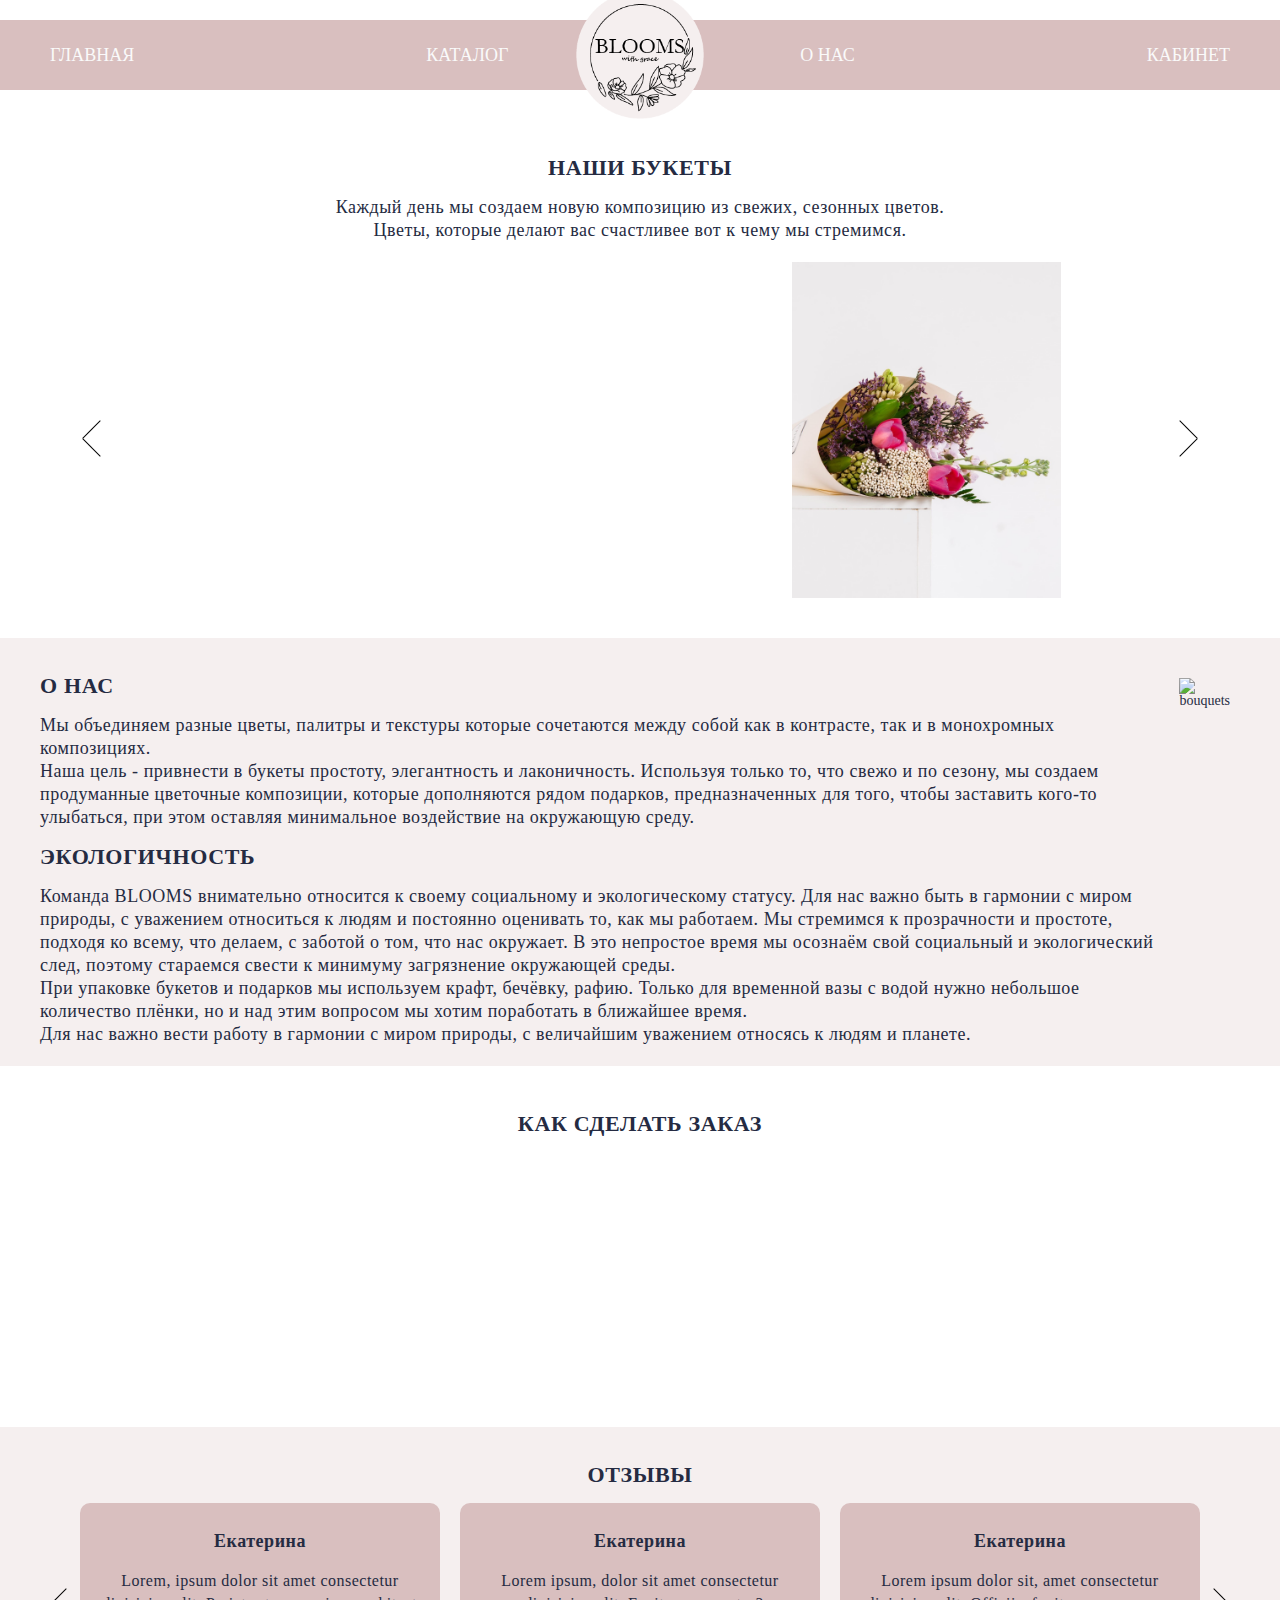
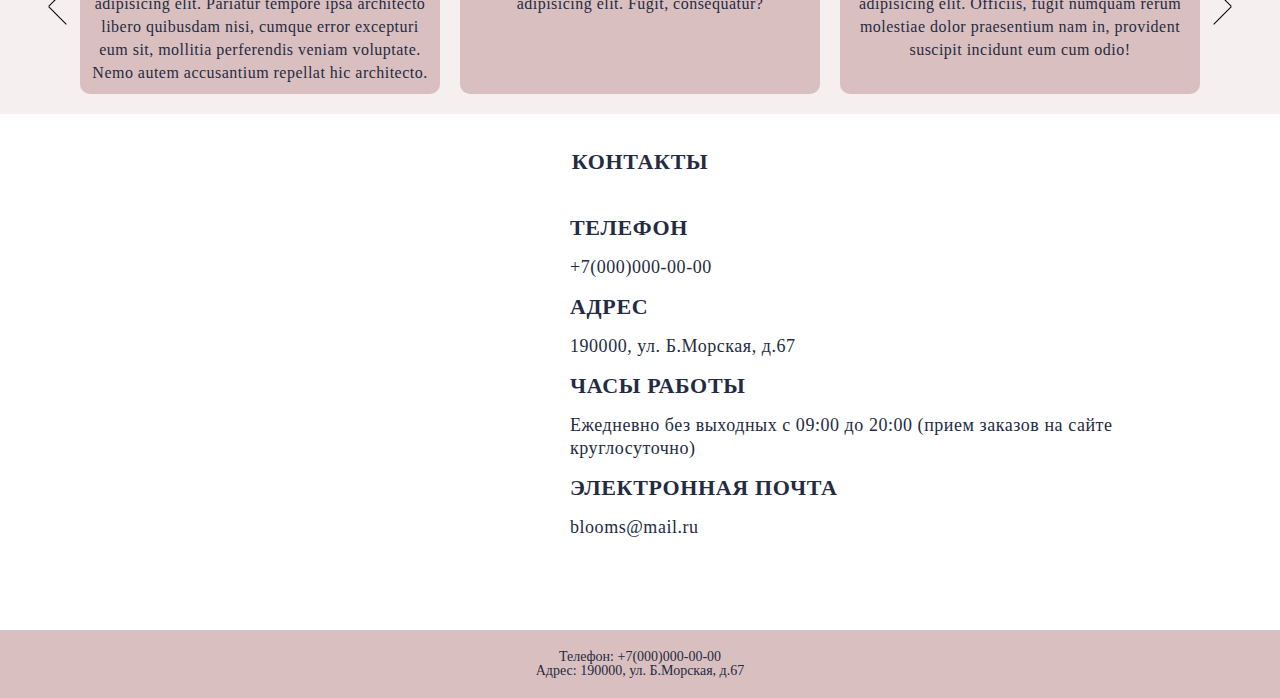
==== index.html @ 7bc91da7 "init: project loading" ====
<!DOCTYPE html>
<html lang="en">

<head>
    <meta charset="UTF-8">
    <meta name="viewport" content="width=device-width, initial-scale=1.0">
    <title>Blooms</title>
    <link rel="stylesheet" href="styles/normalize.css">
    <link rel="stylesheet" href="styles/style.css">
    <link rel="stylesheet" href="styles/header.css">
    <link rel="stylesheet" href="styles/footer.css">
    <link rel="stylesheet" href="styles/index/aboutUs.css">
    <link rel="stylesheet" href="styles/index/bouquets.css">
    <link rel="stylesheet" href="styles/index/contacts.css">
    <link rel="stylesheet" href="styles/index/howMakeOrder.css">
    <link rel="stylesheet" href="styles/index/reviews.css">
    <link rel="stylesheet" href="styles/index/arrow.css">

</head>

<body>
    <div class="wrapper">

        <header class="header">
            <div class="header__container _container">
                <div class="header__menu menu">
                    <div class="menu__icon">
                        <span></span>
                    </div>
                    <nav class="menu__body">
                        <ul class="menu__list">
                            <li class="menu__item">
                                <a href="index.html" class="menu__link">Главная</a>
                            </li>
                            <li class="menu__item">
                                <a href="catalog.html" class="menu__link">Каталог</a>
                            </li>
                            <li class="menu__logo">
                                <a href="menu__link">
                                    <img src="image/logo.png" alt="BLOOMS">
                                </a>
                            </li>
                            <li class="menu__item">
                                <a href="" class="menu__link">О нас</a>
                                <span class="menu__arrow"></span>
                                <ul class="menu__sub-list">
                                    <li class="menu__sub-item">
                                        <a href="index.html#aboutUs" class="menu__sub-link" data-goto="#aboutUs">О компании</a>
                                    </li>
                                    <li class="menu__sub-item">
                                        <a href="index.html#reviews" class="menu__sub-link" data-goto="#reviews">Отзывы</a>
                                    </li>
                                    <li class="menu__sub-item">
                                        <a href="index.html#contacts" class="menu__sub-link" data-goto="#contacts">Контакты</a>
                                    </li>
                                </ul>
                            </li>
                            <li class="menu__item">
                                <a href="#" class="menu__link">Кабинет</a>
                            </li>
                        </ul>
                    </nav>
                </div>
            </div>
        </header>

        <section class="bouquets">
            <div class="bouquets__container _container">
                <h2 class="bouquets__title title">НАШИ БУКЕТЫ</h2>
                <p class="bouquets__text text">Каждый день мы создаем новую композицию из свежих, сезонных цветов.
                    <br>
                    Цветы, которые делают вас счастливее вот к чему мы стремимся.
                </p>
                <div class="bouquets__slider slider">
                    <div class="slider__prev prev">
                        <span></span>
                    </div>
                    <div class="slider__photos">
                        <div class="slider__photo"><img id="photo-1" src="photo/1.JPG" alt=""></div>
                        <div class="slider__photo"><img id="photo-2" src="photo/2.JPG" alt=""></div>
                        <div class="slider__photo"><img id="photo-3" src="photo/3.JPG" alt=""></div>
                    </div>

                    <div class="slider__next next">
                        <span></span>
                    </div>
                </div>
            </div>
        </section>

        <section class="aboutUs" id="aboutUs">
            <div class="aboutUs__container _container">
                <div class="aboutUs__body">
                    <h2 class="aboutUs__title title">О НАС</h2>
                    <p class="aboutUs__text text">Мы объединяем разные цветы, палитры и текстуры которые сочетаются
                        между
                        собой как в контрасте, так и в монохромных композициях.
                        <br>
                        Наша цель - привнести в букеты простоту, элегантность и лаконичность. Используя только то, что
                        свежо
                        и по сезону, мы создаем продуманные цветочные композиции, которые дополняются рядом подарков,
                        предназначенных для того, чтобы заставить кого-то улыбаться, при этом оставляя минимальное
                        воздействие на окружающую среду.
                    </p>
                    <h2 class="aboutUs__title title">ЭКОЛОГИЧНОСТЬ</h2>
                    <p class="aboutUs__text text">Команда BLOOMS внимательно относится к своему социальному и
                        экологическому
                        статусу. Для нас важно быть в гармонии с миром природы, с уважением относиться к людям и
                        постоянно
                        оценивать то, как мы работаем. Мы стремимся к прозрачности и простоте, подходя ко всему, что
                        делаем,
                        с заботой о том, что нас окружает. В это непростое время мы осознаём свой социальный и
                        экологический
                        след, поэтому стараемся свести к минимуму загрязнение окружающей среды.
                        <br>
                        При упаковке букетов и подарков мы используем крафт, бечёвку, рафию. Только для временной вазы с
                        водой нужно небольшое количество плёнки, но и над этим вопросом мы хотим поработать в ближайшее
                        время.
                        <br>
                        Для нас важно вести работу в гармонии с миром природы, с величайшим уважением относясь к людям и
                        планете.
                    </p>

                </div>
                <div class="aboutUs__image">
                    <img src="photo/aboutUs.jpg" alt="bouquets">
                </div>
            </div>
        </section>

        <section class="howMakeOrder">
            <div class="howMakeOrder__container _container">
                <h2 class="howMakeOrder__title title">КАК СДЕЛАТЬ ЗАКАЗ</h2>
                <div class="howMakeOrder__items">
                    <div class="howMakeOrder__item anim-items">
                        <img class="howMakeOrder__img" src="image/1.png" alt="шаг 1">
                        <p class="howMakeOrder__text text">Выберите какие цветы вы хотите отправить.</p>
                    </div>
                    <div class="howMakeOrder__item anim-items">
                        <img class="howMakeOrder__img" src="image/2.png" alt="шаг 2">
                        <p class="howMakeOrder__text text">Оформите заказ, и мы отправим вам подтверждение на
                            электронную
                            почту.</p>
                    </div>
                    <div class="howMakeOrder__item anim-items">
                        <img class="howMakeOrder__img" src="image/3.png" alt="шаг 3">
                        <p class="howMakeOrder__text text">Наши флористы бережно подойдут к созданию букета цветов в
                            самом
                            начале дня или накануне.</p>
                    </div>
                    <div class="howMakeOrder__item anim-items">
                        <img class="howMakeOrder__img" src="image/4.png" alt="шаг 4">
                        <p class="howMakeOrder__text text">Один из наших курьеров доставит ваш заказ по указанному
                            адресу.
                        </p>
                    </div>
                    <div class="howMakeOrder__item anim-items">
                        <img class="howMakeOrder__img" src="image/5.png" alt="шаг 5">
                        <p class="howMakeOrder__text text">Наслаждайтесь цветами, если вы заказали их для дома или
                            любовью, которой поделились, если вы заказали
                            для друга.</p>
                    </div>
                </div>
            </div>
        </section>

        <section class="reviews" id="reviews">
            <div class="reviews__container _container">
                <h2 class="reviews__title title">ОТЗЫВЫ</h2>
                <div class="reviews__items">
                    <div class="reviews__prev prev">
                        <span></span>
                    </div>
                    <div class="reviews__item">
                        <h3 class="reviews__name title">Екатерина</h3>
                        <p class="reviews__review text">Lorem, ipsum dolor sit amet consectetur adipisicing elit. Pariatur tempore ipsa architecto libero quibusdam nisi, cumque error excepturi eum sit, mollitia perferendis veniam voluptate. Nemo autem accusantium repellat hic architecto.</p>
                    </div>
                    <div class="reviews__item">
                        <h3 class="reviews__name title">Екатерина</h3>
                        <p class="reviews__review text">Lorem ipsum, dolor sit amet consectetur adipisicing elit. Fugit, consequatur?</p>
                    </div>
                    <div class="reviews__item">
                        <h3 class="reviews__name title">Екатерина</h3>
                        <p class="reviews__review text">Lorem ipsum dolor sit, amet consectetur adipisicing elit. Officiis, fugit numquam rerum molestiae dolor praesentium nam in, provident suscipit incidunt eum cum odio!</p>
                    </div>
                    <div class="reviews__next next">
                        <span></span>
                    </div>
                </div>
            </div>
        </section>

        <section class="contacts" id="contacts">
            <div class="contacts__container _container">
                <h2 class="contacts__title title">КОНТАКТЫ</h2>
                <div class="contacts__body">
                    <div class="contacts__map">
                        <iframe
                            src="https://yandex.ru/map-widget/v1/?lang=ru_RU&amp;scroll=true&amp;um=constructor%3Adf2915e739964d2db27f2e86f44ba90829f0365382b39ec86b13d561bc53bd6a"
                            frameborder="0" allowfullscreen="true" width="500px" height="400px"
                            style="display: block;"></iframe>
                    </div>
                    <div class="contacts__info">
                        <h3 class="contacts__sub-title title">ТЕЛЕФОН</h3>
                        <p class="contacts__text text"> +7(000)000-00-00</p>
                        <h3 class="contacts__sub-title title">АДРЕС</h3>
                        <p class="contacts__text text"> 190000, ул. Б.Морская, д.67</p>
                        <h3 class="contacts__sub-title title">ЧАСЫ РАБОТЫ</h3>
                        <p class="contacts__text text"> Ежедневно без выходных с 09:00 до 20:00 (прием заказов на сайте
                            круглосуточно)</p>
                        <h3 class="contacts__sub-title title">ЭЛЕКТРОННАЯ ПОЧТА</h3>
                        <p class="contacts__text text"> blooms@mail.ru</p>
                    </div>
                </div>
            </div>
        </section>

        <footer class="footer">
            <div class="footer__container _container">
                <p class="footer__text">
                    Телефон: +7(000)000-00-00 <br> Адрес: 190000, ул. Б.Морская, д.67
                </p>
            </div>
        </footer>

        <div class="arrow-body">
            <span class="arrow"></span>
        </div>

    </div>




    <script src="scripts/script.js"></script>
    <script src="scripts/arrow.js"></script>
    <script src="scripts/slider.js"></script>
    <script src="scripts/scrollAnimate.js"></script>


</body>

</html>
---- styles/style.css ----
/* обнуление */
*,
*::after,
*::before {
    padding: 0;
    margin: 0;
    border: 0;
    box-sizing: border-box;
}

a {
    text-decoration: none;
}

ul,
ol,
li {
    list-style: none;
}

img {
    vertical-align: top;
}


html,
body {
    height: 100%;
    /* ширина между строками */
    line-height: 1;
    font-size: 14px;
    color: #252B42;
    font-weight: 500;
    font-family: Montserrat;
    background-color: #FFF;
}

/* ----------------- */

.wrapper {
    min-height: 100%;
    overflow: hidden;
    display: flex;
    flex-direction: column;
}

.wrapper::before {
    content: "";
    position: fixed;
    top: 0;
    left: 0;
    background-color: #ffffff;
    width: 100%;
    height: 80px;
    z-index: 8;
}

@media (max-width: 767px) {
    .wrapper::before {
        display: none;
    }
}

._container {
    max-width: 1200px;
    margin: 0px auto;
    padding: 0px 20px;
    box-sizing: content-box;
}

/* --------------------------------- */
.text {
    font-size: 18px;
    line-height: 23px;
    text-align: center;
    letter-spacing: 0.03em;
}

.title {
    font-size: 22px;
    line-height: 56px;
    text-align: center;
    letter-spacing: 0.03em;
}

/* --------------------------------- */
.prev,
.next {
    cursor: pointer;
}

.prev span::before,
.prev span::after,
.next span::before,
.next span::after {
    content: "";
    display: block;
    width: 25px;
    height: 1px;
    background-color: #000;
}

.prev span::before {
    transform: rotate(-45deg);
}

.prev span::after {
    transform: rotate(45deg) translate(12px, 12px);
}

.next span::before {
    top: 0;
    transform: rotate(45deg);
}

.next span::after {
    bottom: 0px;
    transform: rotate(-45deg) translate(-12px, 12px);
}

/* ----------------------------- */
---- styles/header.css ----
.header {
    position: fixed;
    top: 0;
    left: 0;
    background-color: #d9bfbf;
    width: 100%;
    z-index: 10;

    margin: 20px 0;
}

.header__container {
    min-height: 70px;
    display: flex;
    flex-direction: column;
    align-items: stretch;
    justify-content: center;
}

.menu__icon {
    display: none;
}

.menu__list {
    position: relative;
}

.menu__item {
    position: relative;
    margin: 0 10px;
    display: flex;
    align-items: center;
}

.menu__link {
    color: #FAFAFA;
    font-size: 18px;
    text-transform: uppercase;
}

.menu__logo {
    position: fixed;
    left: calc(50% - 5%);
    width: 10%;
}

.menu__logo img {
    width: 100%;
    height: 100%;
}

.menu__sub-list {
    position: absolute;
    top: 70%;
    left: -50%;
    background-color: #d9bfbf;
    padding: 10px;
    min-width: 130px;
}

.menu__arrow {
    display: none;
}

.menu__sub-item {
    margin-bottom: 10px;
}

.menu__sub-item:last-child {
    margin-bottom: 0;
}

.menu__sub-link {
    color: #FAFAFA;
    font-size: 16px;
    text-transform: uppercase;
}

/* --------------------------------- */

@media (min-width: 767px) {
    .menu__list {
        display: flex;
        justify-content: space-between;
        align-items: center;
    }

    .menu__item {
        padding: 10px 0;
    }

    .menu__sub-list {
        transform: translate(0px, 10%);
        opacity: 0;
        visibility: hidden;
        transition: all 0.3s ease 0s;
        pointer-events: none;
    }
}

/* --------------------------------- */

body._pc .menu__item:hover .menu__sub-list {
    opacity: 1;
    visibility: visible;
    transform: translate(0px, 0px);
    pointer-events: all;
}

body._touch .menu__arrow {
    display: block;
    width: 0;
    height: 0;
    border-left: 5px solid transparent;
    border-right: 5px solid transparent;
    border-top: 8px solid #FAFAFA;
    transition: transform 0.3s ease 0s;
    margin: 0 0 0 5px;
}

body._touch .menu__link {
    flex: 1 1 auto;
}

body._touch .menu__item._active .menu__sub-list {
    opacity: 1;
    visibility: visible;
    transform: translate(0px, 0px);
    pointer-events: all;
}

body._touch .menu__item._active .menu__arrow {
    transform: rotate(-180deg);
}

body._touch .menu__item {
    display: flex;
    align-items: center;
}

body._lock {
    overflow: hidden;
}

/* --------------------------------- */

@media (max-width: 767px) {
    .header {
        margin: 0;
    }

    .header__menu {
        display: flex;
        justify-content: flex-end;
    }

    .menu__icon {
        display: block;
        position: relative;
        z-index: 5;
        width: 30px;
        height: 20px;
        cursor: pointer;
    }

    .menu__icon span,
    .menu__icon::after,
    .menu__icon::before {
        position: absolute;
        left: 0;
        height: 5%;
        width: 100%;
        transition: all 0.3s ease 0s;
        background-color: #000;
    }

    .menu__icon::after,
    .menu__icon::before {
        content: "";
    }

    .menu__icon::after {
        bottom: 0;
    }

    .menu__icon::before {
        top: 0;
    }

    .menu__icon span {
        top: 50%;
        transform: scale(1) translate(0px, -50%);
    }

    .menu__icon._active span {
        transform: scale(0) translate(0px, -50%);
    }

    .menu__icon._active::after {
        bottom: 50%;
        transform: rotate(45deg) translate(0px, 50%);
    }

    .menu__icon._active::before {
        top: 50%;
        transform: rotate(-45deg) translate(0px, -50%);

    }

    .menu__body {
        position: fixed;
        top: 0;
        left: -100%;
        width: 100%;
        height: 100%;
        background-color: rgba(240, 226, 226, 0.8);
        padding: 100px 30px 30px 30px;
        transition: left 0.3s ease 0s;
        overflow: auto;
    }

    .menu__item {
        margin: 0 0 30px 0;
        flex-wrap: wrap;
    }

    .menu__item:last-child {
        margin: 0 0 30px 0;
    }

    .menu__link {
        font-size: 24px;
        color: #000;
    }

    body._touch .menu__arrow {
        border-top-color: #000;
    }

    .menu__sub-list {
        position: relative;
        flex: 1 1 100%;
        margin: 20px 0 0 0;
        left: 0;
        display: none;
    }

    .menu__sub-link {
        font-size: 20px;
        color: #000;
    }

    .menu__logo {
        width: 70px;
        top: 0%;
        left: 1%;
        z-index: 3;
    }

    body._touch .menu__item._active .menu__sub-list {
        display: block;
    }

    .menu__body::before {
        content: "";
        position: fixed;
        height: 70px;
        width: 100%;
        top: 0;
        left: 0;
        background-color: #d9bfbf;
        z-index: 2;
    }

    .menu__body._active {
        left: 0;
    }
}
---- styles/footer.css ----
.footer {
    background-color: #d9bfbf;
    padding: 20px;
}
.footer__text {
    text-align: center;
}
---- styles/index/aboutUs.css ----
.aboutUs {
    background-color: #F5EFEF;
    padding: 20px 0;
}

.aboutUs__container {
    display: flex;
    align-items: top;
}

.aboutUs__body {
    flex-grow: 2;
    /* flex-shrink: 1; */
}

.aboutUs__title {
    text-align: left;
}

.aboutUs__text {
    text-align: left;
}

.aboutUs__image {
    flex-grow: 3;
    /* flex-shrink: 2; */
}

.aboutUs__image img {
    padding: 20px 10px;
    width: 100%;
}

/* ----------------------------- */

@media (max-width: 767px) {
    .aboutUs__container {
        flex-direction: column;
    }

    .aboutUs__image img {
        padding: 20px 0;
        width: 100%;
    }
}
---- styles/index/bouquets.css ----
.bouquets {
    margin-top: 120px;
    padding: 20px;
}

.bouquets__container {
    display: flex;
    flex-direction: column;
    align-items: center;
}

.slider {
    display: flex;
    align-items: center;
    justify-content: space-around;
    margin: 20px 0;
    width: 100%;
}

.slider__photos {
    display: flex;
    justify-content: center;
    margin: 0 10px;
    width: 70vw;
}

.slider__photo {
    width: 30%;
    margin: 0 1%;
    overflow: hidden;
}

.slider__photo img {
    width: 100%;
    transform: scale(1);
    transition: all 0.8s ease-out 0s;
}

.slider__photo img:hover {
    transform: scale(1.5);
}


/* ------------------------------ */
@media (max-width: 767px) {
    .slider__photo:last-child {
        display: none;
    }

    .slider__photo {
        width: 50%;
    }
}

@media (max-width: 567px) {
    .slider__photo:nth-child(2) {
        display: none;
    }

    .slider__photo {
        width: 90%;
    }
}
---- styles/index/contacts.css ----
.contacts {
    padding: 20px 0;
}

.contacts__body {
    display: flex;
}

.contacts__map {
    padding: 10px;
}

.contacts__info {
    padding: 10px;
}

.contacts__sub-title {
    text-align: left;
}

.contacts__text {
    text-align: left;
}

@media (max-width: 767px) {
    .contacts__body {
        align-items: center;
        flex-direction: column;
    }
}
---- styles/index/howMakeOrder.css ----
.howMakeOrder {
    margin: 10px 0;
}

.howMakeOrder__title {
    margin: 20px 0;
}

.howMakeOrder__items {
    display: flex;
    align-items: stretch;
    justify-content: center;
    margin: 10px 0;
}

.howMakeOrder__item {
    display: flex;
    flex-direction: column;
    align-items: center;
    justify-content: flex-start;
    width: 20%;
    padding: 0 10px;
}

.howMakeOrder__img {
    margin: 10px 0;
    width: 100px;
    transform: scale(0);
    transition: all 0.8s ease 0s;
}

.howMakeOrder__text {
    transform: translate(0, 120%);
    opacity: 0;
    transition: all 0.8s ease 0s;
}

.howMakeOrder__item._active .howMakeOrder__img{
    transform: scale(1);
}

.howMakeOrder__item._active .howMakeOrder__text{
    transform: translate(0, 0);
    opacity: 1;
}


/* --------------------------------- */

@media (max-width: 967px) {
    .howMakeOrder__items {
        flex-wrap: wrap;
    }

    .howMakeOrder__item {
        padding: 10px 10px;
        width: 50%;
    }
}

@media (max-width: 767px) {
    .howMakeOrder__items {
        flex-wrap: wrap;
    }

    .howMakeOrder__item {
        padding: 10px 0;
        width: 100%;
    }
}
---- styles/index/reviews.css ----
.reviews {
    padding: 20px 0;
    background-color: #F5EFEF;
}

.reviews__items {
    display: flex;
    justify-content: center;
    align-items: stretch;
}

.reviews__prev, .reviews__next {
    display: flex;
    align-items: center;
}

.reviews__item {
    background-color: #d9bfbf;
    border-radius: 10px;
    width: 30%;
    /* height: 120px; */
    padding: 10px;
    margin: 0 10px;
}

.reviews__name {
    font-size: 18px;
}

.reviews__review {
    font-size: 16px;
}

/* ------------------------------ */
@media (max-width: 767px) {
    .reviews__item:nth-child(3) {
        display: none;
    }

    .reviews__item {
        width: 40%;
        padding: 5px;
    }
}


@media (max-width: 567px) {
    .reviews__item:nth-child(2) {
        display: none;
    }

    .slider__photo {
        width: 100%;
    }
}
---- styles/index/arrow.css ----
.arrow-body {
    visibility: hidden;
    opacity: 0;
    transform: translate(0, 120%);
    transition: all 0.3s ease 0s;
    position: fixed;
    bottom: 10px;
    right: 10px;
    background-color: #d9bfbf;
    border-radius: 50%;
    width: 40px;
    height: 40px;
    cursor: pointer;
}

.arrow-body._active {
    visibility: visible;
    opacity: 1;
    transform: translate(0, 0);
}

.arrow {
    position: relative;
    display: block;
    top: 8px;
    left: 18px;
    background-color: #f5efef;
    width: 4px;
    height: 24px;
    border-radius: 20%;
}

.arrow::before,
.arrow::after {
    content: "";
    position: absolute;
    top: 0px;
    left: -5px;
    background-color: #f5efef;
    width: 4px;
    height: 12px;
    border-radius: 30%;
    transform: rotate(45deg);
}

.arrow::after {
    left: 5px;
    transform: rotate(-45deg);
}
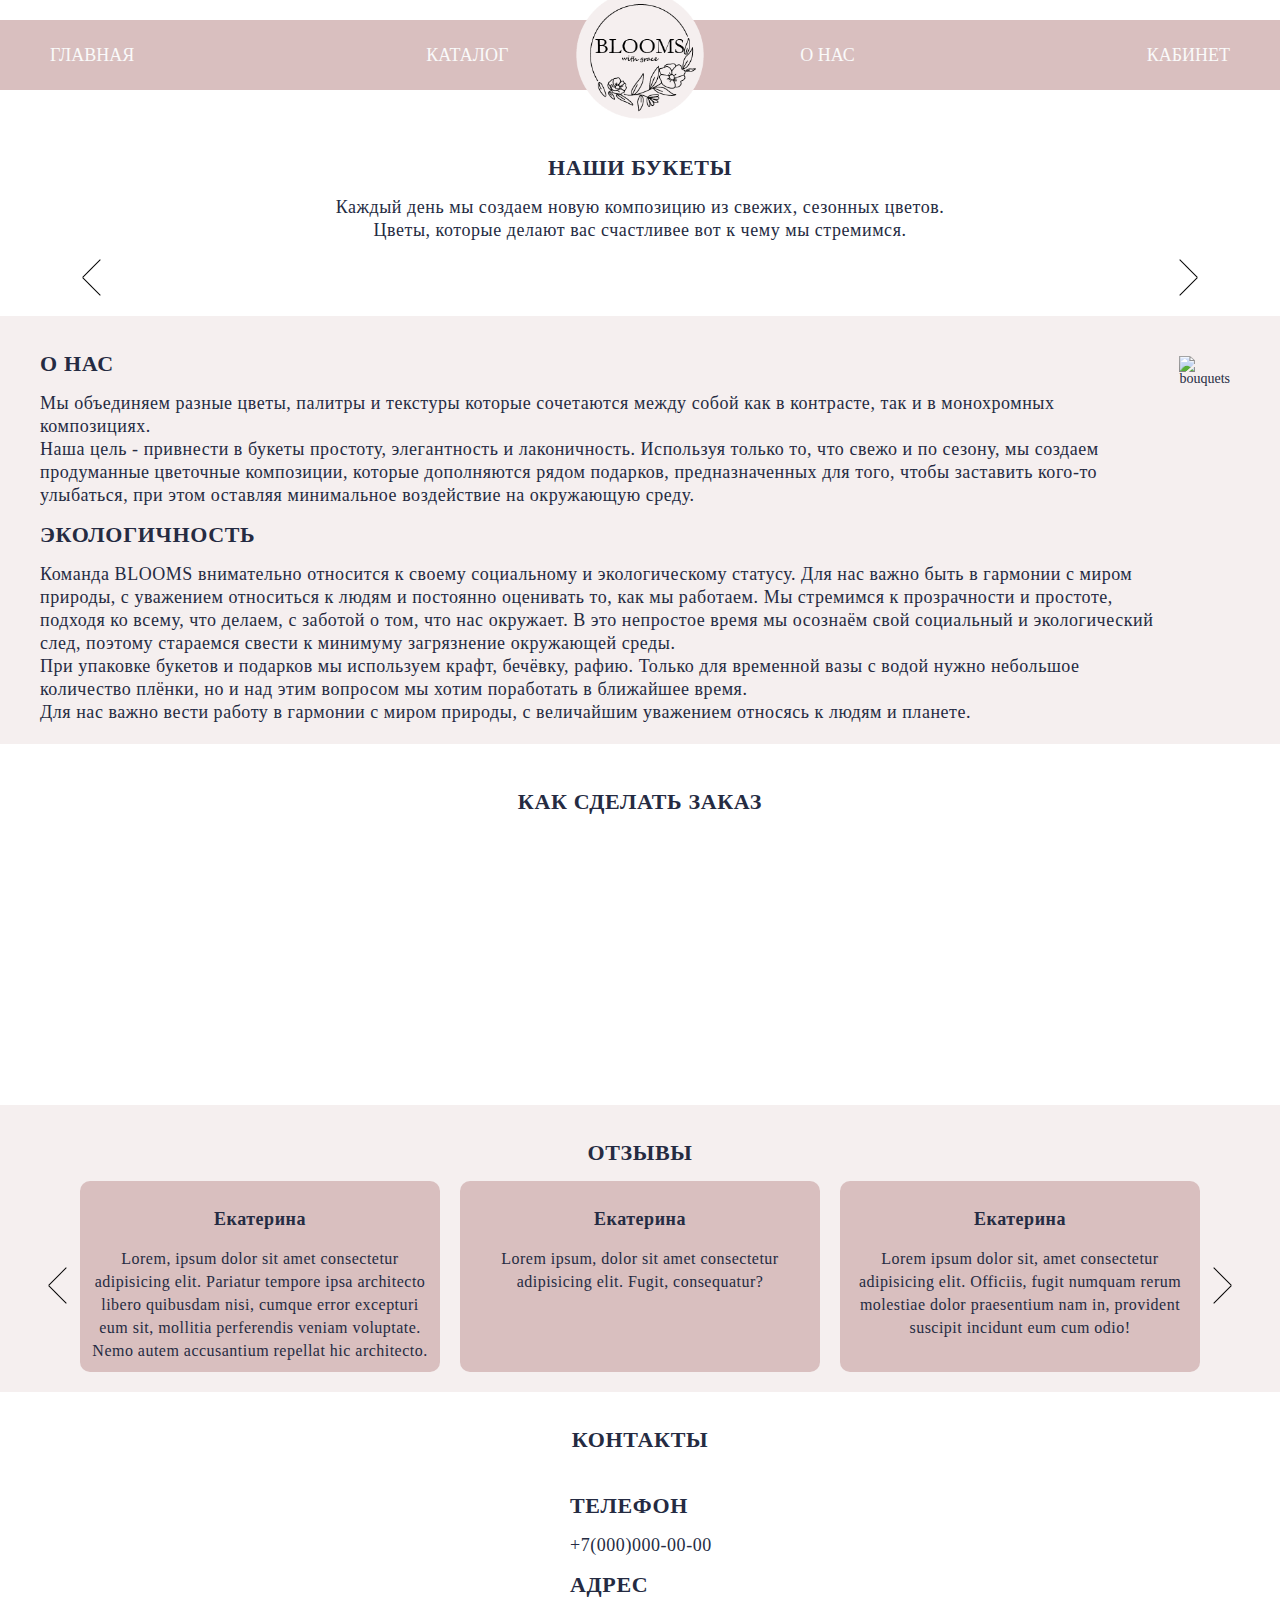
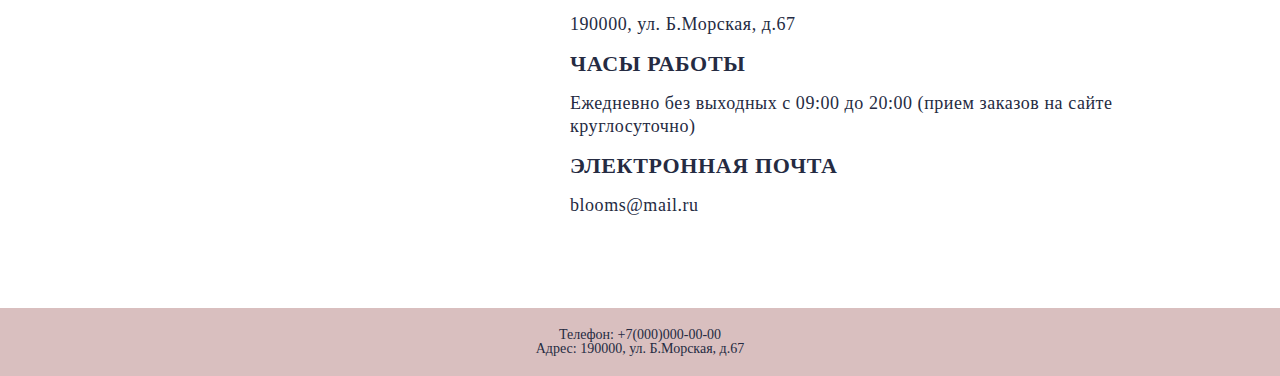
==== commit 272a6d5b: "docs:  change photo" ====
--- a/index.html
+++ b/index.html
@@ -123,7 +123,7 @@
 
                 </div>
                 <div class="aboutUs__image">
-                    <img src="photo/aboutUs.jpg" alt="bouquets">
+                    <img src="photo/aboutUs.JPG" alt="bouquets">
                 </div>
             </div>
         </section>
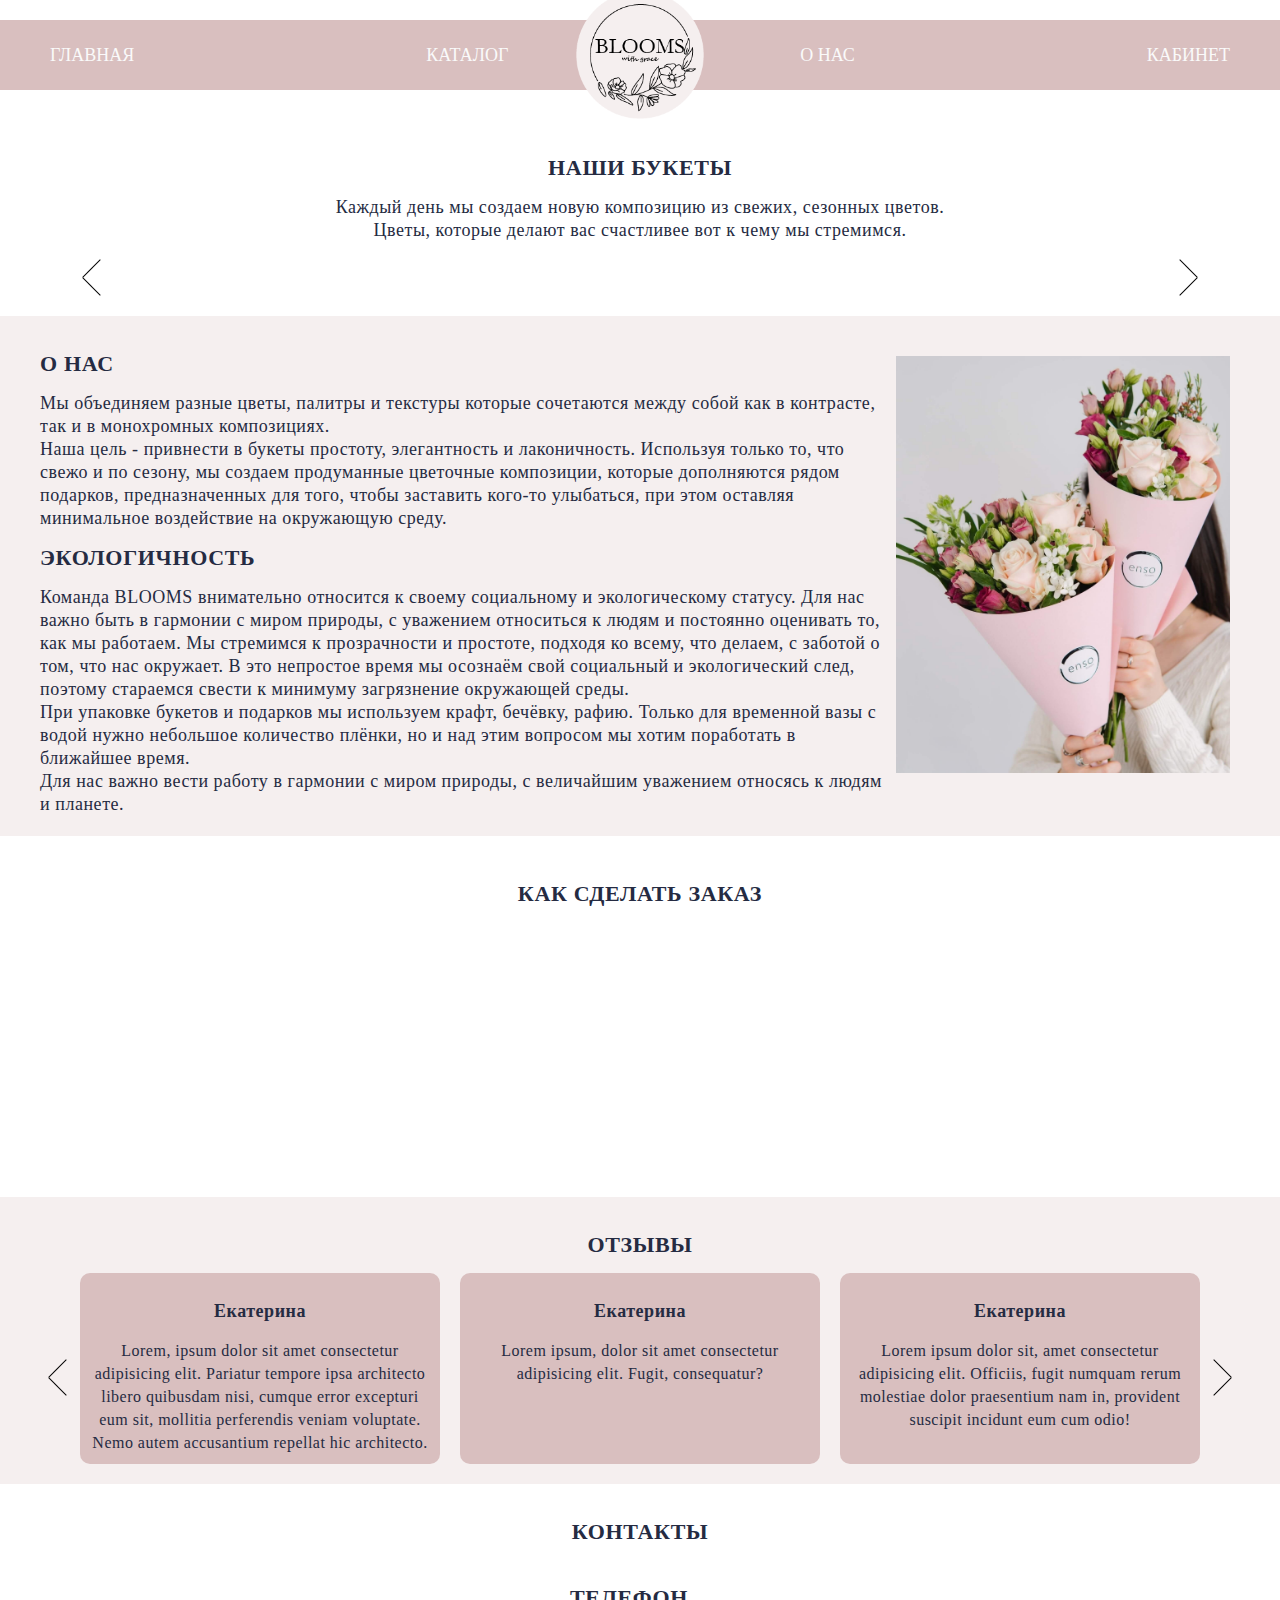
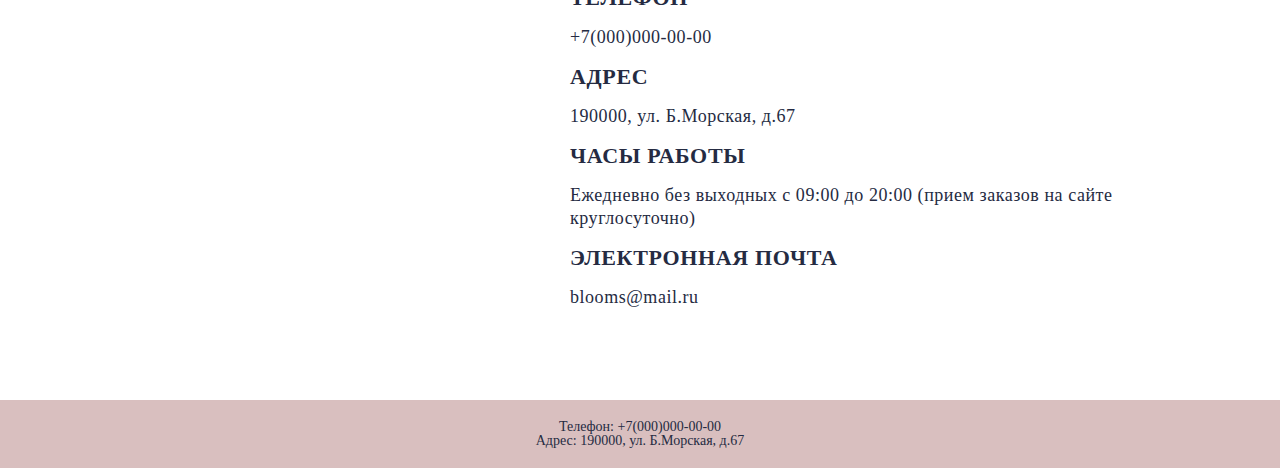
==== commit 42160eb3: "fix: change src image" ====
--- a/index.html
+++ b/index.html
@@ -123,7 +123,7 @@
 
                 </div>
                 <div class="aboutUs__image">
-                    <img src="photo/aboutUs.JPG" alt="bouquets">
+                    <img src="photo/aboutUs.jpg" alt="bouquets">
                 </div>
             </div>
         </section>
